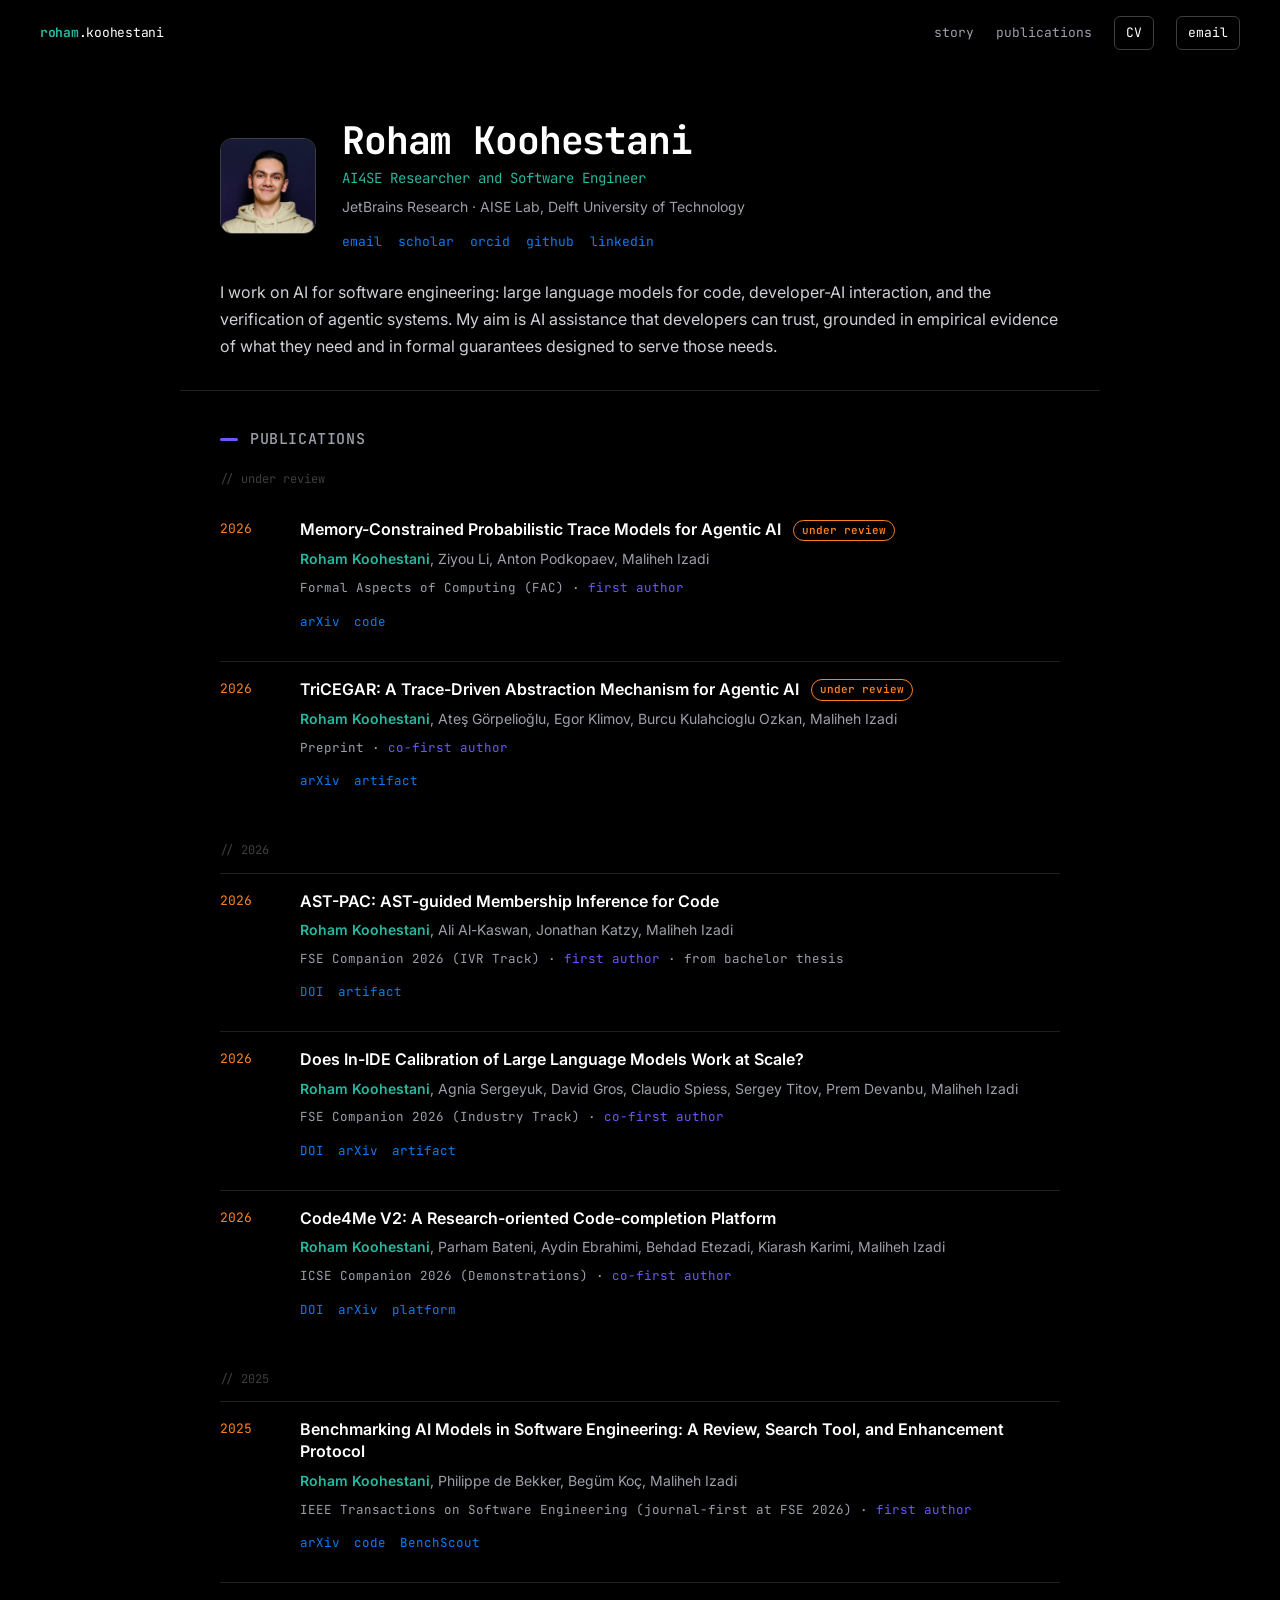
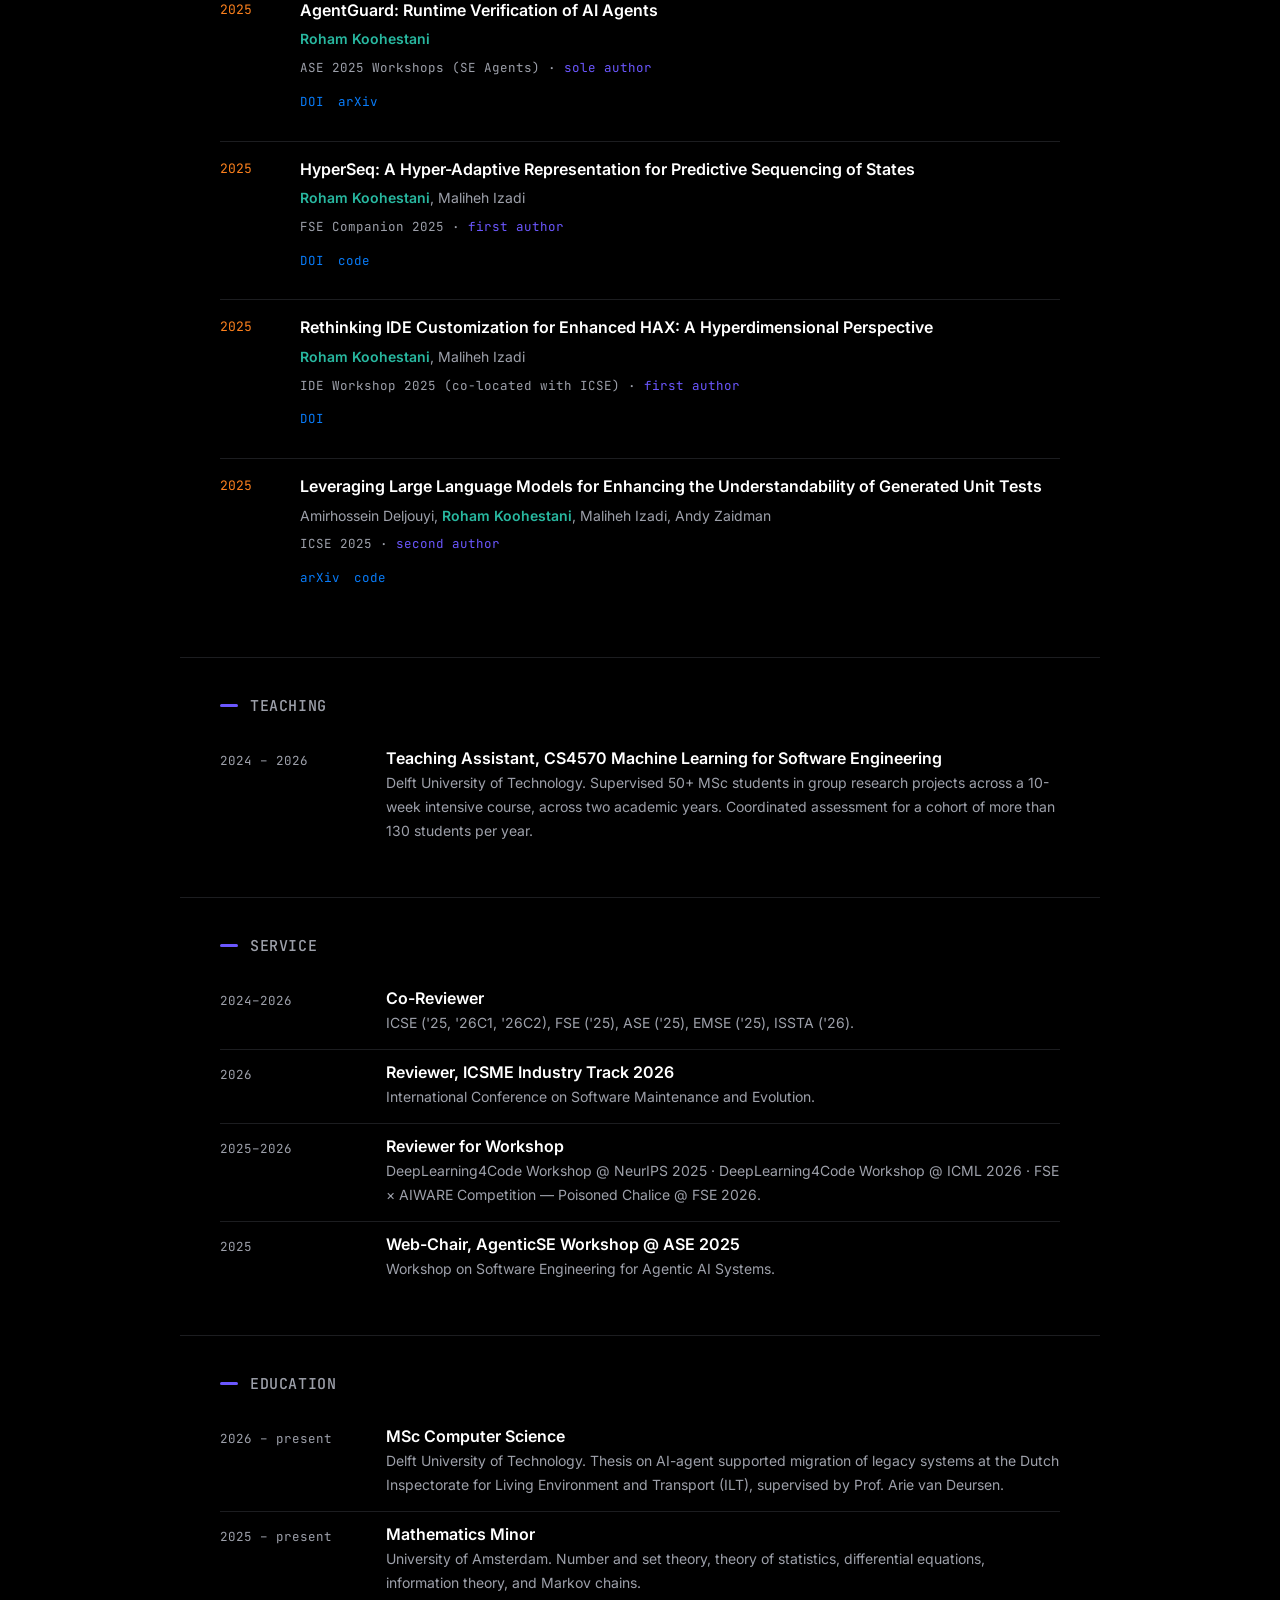
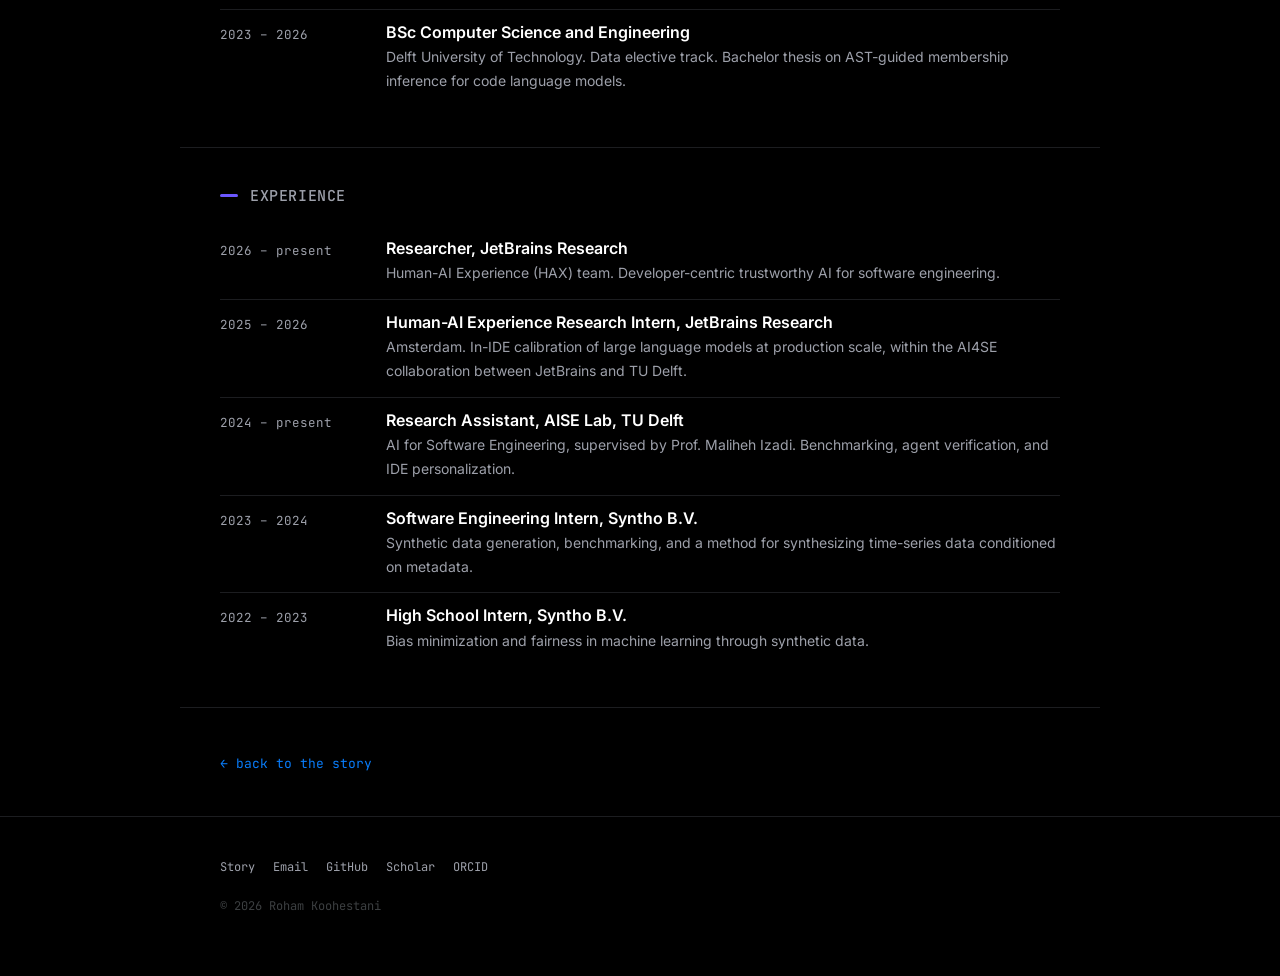
==== academic.html @ cbe49963 "Initial commit: portfolio site with GitHub Actions deploy pipeline - Static site (index.html, academ" ====
<!DOCTYPE html>
<html lang="en">
<head>
  <meta charset="UTF-8" />
  <meta name="viewport" content="width=device-width, initial-scale=1.0" />
  <title>Roham Koohestani &middot; Academic</title>
  <meta name="description" content="Publications, teaching, service, and academic record of Roham Koohestani, AI4SE researcher at JetBrains Research and TU Delft." />
  <link rel="icon" type="image/svg+xml" href="assets/favicon.svg" />
  <link rel="preconnect" href="https://fonts.googleapis.com" />
  <link rel="preconnect" href="https://fonts.gstatic.com" crossorigin />
  <link href="https://fonts.googleapis.com/css2?family=Inter:wght@400;500;600&family=JetBrains+Mono:wght@400;500;700;800&display=swap" rel="stylesheet" />
  <link rel="stylesheet" href="assets/styles.css" />
</head>
<body class="ac-body">

  <nav class="nav">
    <a class="nav__brand" href="index.html"><b>roham</b>.koohestani</a>
    <div class="nav__links">
      <a href="index.html">story</a>
      <a href="#publications">publications</a>
      <a class="is-cta" href="cv/cv.pdf">CV</a>
      <a class="is-cta" href="mailto:roham.koohestani@jetbrains.com">email</a>
    </div>
  </nav>

  <header class="ac-head">
    <div class="ac-avatar"><img src="assets/roham.jpeg" alt="Portrait of Roham Koohestani" /></div>
    <div>
      <h1>Roham Koohestani</h1>
      <p class="ac-role">AI4SE Researcher and Software Engineer</p>
      <p class="ac-aff">JetBrains Research &middot; AISE Lab, Delft University of Technology</p>
      <div class="ac-social">
        <a href="mailto:roham.koohestani@jetbrains.com">email</a>
        <a href="https://scholar.google.com/citations?user=xDkfR7UAAAAJ&hl=en">scholar</a>
        <a href="https://orcid.org/0009-0000-1649-9596">orcid</a>
        <a href="https://github.com/RebelOfDeath">github</a>
        <a href="https://www.linkedin.com/in/rohamkoohestani/">linkedin</a>
      </div>
    </div>
  </header>

  <p class="ac-statement">
    I work on AI for software engineering: large language models for code, developer-AI interaction, and the verification of agentic systems. My aim is AI assistance that developers can trust, grounded in empirical evidence of what they need and in formal guarantees designed to serve those needs.
  </p>

  <!-- ===================================================== PUBLICATIONS -->
  <section class="ac-section" id="publications">
    <h2>Publications</h2>

    <p class="ac-yeargroup">// under review</p>

    <article class="pub">
      <div class="pub__yr">2026</div>
      <div>
        <p class="pub__title">Memory-Constrained Probabilistic Trace Models for Agentic AI <span class="chip review">under review</span></p>
        <p class="pub__authors"><span class="me">Roham Koohestani</span>, Ziyou Li, Anton Podkopaev, Maliheh Izadi</p>
        <p class="pub__venue">Formal Aspects of Computing (FAC) &middot; <span class="role">first author</span></p>
        <p class="pub__links">
          <a href="https://arxiv.org/abs/2510.23487">arXiv</a>
          <a href="https://github.com/RebelOfDeath/koog-formal-contracts">code</a>
        </p>
      </div>
    </article>

    <article class="pub">
      <div class="pub__yr">2026</div>
      <div>
        <p class="pub__title">TriCEGAR: A Trace-Driven Abstraction Mechanism for Agentic AI <span class="chip review">under review</span></p>
        <p class="pub__authors"><span class="me">Roham Koohestani</span>, Ate&#351; G&ouml;rpelio&#287;lu, Egor Klimov, Burcu Kulahcioglu Ozkan, Maliheh Izadi</p>
        <p class="pub__venue">Preprint &middot; <span class="role">co-first author</span></p>
        <p class="pub__links">
          <a href="https://arxiv.org/abs/2601.22997">arXiv</a>
          <a href="https://zenodo.org/records/18338703">artifact</a>
        </p>
      </div>
    </article>

    <p class="ac-yeargroup">// 2026</p>

    <article class="pub">
      <div class="pub__yr">2026</div>
      <div>
        <p class="pub__title">AST-PAC: AST-guided Membership Inference for Code</p>
        <p class="pub__authors"><span class="me">Roham Koohestani</span>, Ali Al-Kaswan, Jonathan Katzy, Maliheh Izadi</p>
        <p class="pub__venue">FSE Companion 2026 (IVR Track) &middot; <span class="role">first author</span> &middot; from bachelor thesis</p>
        <p class="pub__links">
          <a href="https://doi.org/10.1145/3803437.3805588">DOI</a>
          <a href="https://doi.org/10.5281/zenodo.18348152">artifact</a>
        </p>
      </div>
    </article>

    <article class="pub">
      <div class="pub__yr">2026</div>
      <div>
        <p class="pub__title">Does In-IDE Calibration of Large Language Models Work at Scale?</p>
        <p class="pub__authors"><span class="me">Roham Koohestani</span>, Agnia Sergeyuk, David Gros, Claudio Spiess, Sergey Titov, Prem Devanbu, Maliheh Izadi</p>
        <p class="pub__venue">FSE Companion 2026 (Industry Track) &middot; <span class="role">co-first author</span></p>
        <p class="pub__links">
          <a href="https://doi.org/10.1145/3803437.3805234">DOI</a>
          <a href="https://arxiv.org/abs/2510.22614">arXiv</a>
          <a href="https://doi.org/10.5281/zenodo.18231197">artifact</a>
        </p>
      </div>
    </article>

    <article class="pub">
      <div class="pub__yr">2026</div>
      <div>
        <p class="pub__title">Code4Me V2: A Research-oriented Code-completion Platform</p>
        <p class="pub__authors"><span class="me">Roham Koohestani</span>, Parham Bateni, Aydin Ebrahimi, Behdad Etezadi, Kiarash Karimi, Maliheh Izadi</p>
        <p class="pub__venue">ICSE Companion 2026 (Demonstrations) &middot; <span class="role">co-first author</span></p>
        <p class="pub__links">
          <a href="https://doi.org/10.1145/3774748.3787616">DOI</a>
          <a href="https://arxiv.org/abs/2510.03755">arXiv</a>
          <a href="https://app.code4me.me">platform</a>
        </p>
      </div>
    </article>

    <p class="ac-yeargroup">// 2025</p>

    <article class="pub">
      <div class="pub__yr">2025</div>
      <div>
        <p class="pub__title">Benchmarking AI Models in Software Engineering: A Review, Search Tool, and Enhancement Protocol</p>
        <p class="pub__authors"><span class="me">Roham Koohestani</span>, Philippe de Bekker, Beg&uuml;m Ko&ccedil;, Maliheh Izadi</p>
        <p class="pub__venue">IEEE Transactions on Software Engineering (journal-first at FSE 2026) &middot; <span class="role">first author</span></p>
        <p class="pub__links">
          <a href="https://arxiv.org/abs/2503.05860">arXiv</a>
          <a href="https://github.com/AISE-TUDelft/AI4SE-benchmarks">code</a>
          <a href="https://evalpro.online/">BenchScout</a>
        </p>
      </div>
    </article>

    <article class="pub">
      <div class="pub__yr">2025</div>
      <div>
        <p class="pub__title">AgentGuard: Runtime Verification of AI Agents</p>
        <p class="pub__authors"><span class="me">Roham Koohestani</span></p>
        <p class="pub__venue">ASE 2025 Workshops (SE Agents) &middot; <span class="role">sole author</span></p>
        <p class="pub__links">
          <a href="https://doi.org/10.1109/ASEW67777.2025.00023">DOI</a>
          <a href="https://arxiv.org/abs/2509.23864">arXiv</a>
        </p>
      </div>
    </article>

    <article class="pub">
      <div class="pub__yr">2025</div>
      <div>
        <p class="pub__title">HyperSeq: A Hyper-Adaptive Representation for Predictive Sequencing of States</p>
        <p class="pub__authors"><span class="me">Roham Koohestani</span>, Maliheh Izadi</p>
        <p class="pub__venue">FSE Companion 2025 &middot; <span class="role">first author</span></p>
        <p class="pub__links">
          <a href="https://doi.org/10.1145/3696630.3728526">DOI</a>
          <a href="https://github.com/hyperseq-replication/package">code</a>
        </p>
      </div>
    </article>

    <article class="pub">
      <div class="pub__yr">2025</div>
      <div>
        <p class="pub__title">Rethinking IDE Customization for Enhanced HAX: A Hyperdimensional Perspective</p>
        <p class="pub__authors"><span class="me">Roham Koohestani</span>, Maliheh Izadi</p>
        <p class="pub__venue">IDE Workshop 2025 (co-located with ICSE) &middot; <span class="role">first author</span></p>
        <p class="pub__links">
          <a href="https://doi.org/10.1109/IDE66625.2025.00007">DOI</a>
        </p>
      </div>
    </article>

    <article class="pub">
      <div class="pub__yr">2025</div>
      <div>
        <p class="pub__title">Leveraging Large Language Models for Enhancing the Understandability of Generated Unit Tests</p>
        <p class="pub__authors">Amirhossein Deljouyi, <span class="me">Roham Koohestani</span>, Maliheh Izadi, Andy Zaidman</p>
        <p class="pub__venue">ICSE 2025 &middot; <span class="role">second author</span></p>
        <p class="pub__links">
          <a href="https://arxiv.org/abs/2408.11710">arXiv</a>
          <a href="https://github.com/amirdeljouyi/UTGen">code</a>
        </p>
      </div>
    </article>
  </section>

  <!-- ===================================================== TEACHING -->
  <section class="ac-section">
    <h2>Teaching</h2>
    <div class="ac-row">
      <div class="when">2024 &ndash; 2026</div>
      <div>
        <h3>Teaching Assistant, CS4570 Machine Learning for Software Engineering</h3>
        <p>Delft University of Technology. Supervised 50+ MSc students in group research projects across a 10-week intensive course, across two academic years. Coordinated assessment for a cohort of more than 130 students per year.</p>
      </div>
    </div>
  </section>

  <!-- ===================================================== SERVICE -->
  <section class="ac-section">
    <h2>Service</h2>
    <div class="ac-row">
      <div class="when">2024&ndash;2026</div>
      <div>
        <h3>Co-Reviewer</h3>
        <p>ICSE ('25, '26C1, '26C2), FSE ('25), ASE ('25), EMSE ('25), ISSTA ('26).</p>
      </div>
    </div>
    <div class="ac-row">
      <div class="when">2026</div>
      <div>
        <h3>Reviewer, ICSME Industry Track 2026</h3>
        <p>International Conference on Software Maintenance and Evolution.</p>
      </div>
    </div>
    <div class="ac-row">
      <div class="when">2025&ndash;2026</div>
      <div>
        <h3>Reviewer for Workshop</h3>
        <p>DeepLearning4Code Workshop @ NeurIPS 2025 &middot; DeepLearning4Code Workshop @ ICML 2026 &middot; FSE &times; AIWARE Competition &mdash; Poisoned Chalice @ FSE 2026.</p>
      </div>
    </div>
    <div class="ac-row">
      <div class="when">2025</div>
      <div>
        <h3>Web-Chair, AgenticSE Workshop @ ASE 2025</h3>
        <p>Workshop on Software Engineering for Agentic AI Systems.</p>
      </div>
    </div>
  </section>

  <!-- ===================================================== EDUCATION -->
  <section class="ac-section">
    <h2>Education</h2>
    <div class="ac-row">
      <div class="when">2026 &ndash; present</div>
      <div>
        <h3>MSc Computer Science</h3>
        <p>Delft University of Technology. Thesis on AI-agent supported migration of legacy systems at the Dutch Inspectorate for Living Environment and Transport (ILT), supervised by Prof. Arie van Deursen.</p>
      </div>
    </div>
    <div class="ac-row">
      <div class="when">2025 &ndash; present</div>
      <div>
        <h3>Mathematics Minor</h3>
        <p>University of Amsterdam. Number and set theory, theory of statistics, differential equations, information theory, and Markov chains.</p>
      </div>
    </div>
    <div class="ac-row">
      <div class="when">2023 &ndash; 2026</div>
      <div>
        <h3>BSc Computer Science and Engineering</h3>
        <p>Delft University of Technology. Data elective track. Bachelor thesis on AST-guided membership inference for code language models.</p>
      </div>
    </div>
  </section>

  <!-- ===================================================== EXPERIENCE -->
  <section class="ac-section">
    <h2>Experience</h2>
    <div class="ac-row">
      <div class="when">2026 &ndash; present</div>
      <div>
        <h3>Researcher, JetBrains Research</h3>
        <p>Human-AI Experience (HAX) team. Developer-centric trustworthy AI for software engineering.</p>
      </div>
    </div>
    <div class="ac-row">
      <div class="when">2025 &ndash; 2026</div>
      <div>
        <h3>Human-AI Experience Research Intern, JetBrains Research</h3>
        <p>Amsterdam. In-IDE calibration of large language models at production scale, within the AI4SE collaboration between JetBrains and TU Delft.</p>
      </div>
    </div>
    <div class="ac-row">
      <div class="when">2024 &ndash; present</div>
      <div>
        <h3>Research Assistant, AISE Lab, TU Delft</h3>
        <p>AI for Software Engineering, supervised by Prof. Maliheh Izadi. Benchmarking, agent verification, and IDE personalization.</p>
      </div>
    </div>
    <div class="ac-row">
      <div class="when">2023 &ndash; 2024</div>
      <div>
        <h3>Software Engineering Intern, Syntho B.V.</h3>
        <p>Synthetic data generation, benchmarking, and a method for synthesizing time-series data conditioned on metadata.</p>
      </div>
    </div>
    <div class="ac-row">
      <div class="when">2022 &ndash; 2023</div>
      <div>
        <h3>High School Intern, Syntho B.V.</h3>
        <p>Bias minimization and fairness in machine learning through synthetic data.</p>
      </div>
    </div>
  </section>


  <section class="ac-section" style="border-bottom:none;">
    <a class="backlink" href="index.html">&#8592; back to the story</a>
  </section>

  <footer class="foot">
    <div style="max-width:920px;margin:0 auto;padding:0 clamp(20px,5vw,40px);">
      <div class="foot__links">
        <a href="index.html">Story</a>
        <a href="mailto:roham.koohestani@jetbrains.com">Email</a>
        <a href="https://github.com/RebelOfDeath">GitHub</a>
        <a href="https://scholar.google.com/citations?user=xDkfR7UAAAAJ&hl=en">Scholar</a>
        <a href="https://orcid.org/0009-0000-1649-9596">ORCID</a>
      </div>
      <div>&copy; <span id="yr">2026</span> Roham Koohestani</div>
    </div>
  </footer>

  <script src="assets/main.js"></script>
</body>
</html>
---- assets/styles.css ----
/* =========================================================================
   Roham Koohestani - portfolio26
   Concept: the page as a source file. JetBrains Mono carries the structure,
   Inter carries the prose, and the five palette accents behave like a syntax
   theme (teal = links/keywords, orange = numbers, pink = strings/highlights,
   purple = types/section bars, blue = urls).
   ========================================================================= */

:root {
  /* JetBrains palette */
  --bg: #000000;
  --text: #FFFFFF;
  --teal: #28B8A0;
  --orange: #FC801D;
  --pink: #FF318C;
  --purple: #6B57FF;
  --blue: #087CFA;
  --gray: #9DA0AA;
  --darkgray: #3C3F41;
  --codebg: #1E1F22;

  --panel: #0b0b0d;
  --hairline: #1c1d20;

  /* type */
  --mono: "JetBrains Mono", ui-monospace, SFMono-Regular, Menlo, monospace;
  --sans: "Inter", system-ui, -apple-system, "Segoe UI", Roboto, sans-serif;

  --rail-w: 132px;
  --content-max: 760px;
  --ease: cubic-bezier(0.22, 1, 0.36, 1);
}

* { box-sizing: border-box; }

html { scroll-behavior: smooth; }
@media (prefers-reduced-motion: reduce) { html { scroll-behavior: auto; } }

body {
  margin: 0;
  background: var(--bg);
  color: var(--text);
  font-family: var(--sans);
  font-size: 17px;
  line-height: 1.7;
  -webkit-font-smoothing: antialiased;
  text-rendering: optimizeLegibility;
  overflow-x: hidden;
}

a { color: var(--blue); text-decoration: none; }
a:hover { text-decoration: underline; text-underline-offset: 3px; }

::selection { background: var(--pink); color: #000; }

:focus-visible {
  outline: 2px solid var(--teal);
  outline-offset: 3px;
  border-radius: 2px;
}

/* ---------------------------------------------------------------- nav */
.nav {
  position: fixed;
  inset: 0 0 auto 0;
  z-index: 50;
  display: flex;
  align-items: center;
  justify-content: space-between;
  padding: 16px clamp(18px, 4vw, 40px);
  font-family: var(--mono);
  font-size: 13px;
  background: linear-gradient(to bottom, rgba(0,0,0,0.92), rgba(0,0,0,0.55) 70%, transparent);
  backdrop-filter: blur(6px);
}
.nav__brand { color: var(--text); letter-spacing: -0.02em; }
.nav__brand b { color: var(--teal); font-weight: 700; }
.nav__links { display: flex; gap: clamp(10px, 2vw, 22px); align-items: center; }
.nav__links a { color: var(--gray); }
.nav__links a:hover { color: var(--text); text-decoration: none; }
.nav__links a.is-cta {
  color: var(--text);
  border: 1px solid var(--darkgray);
  padding: 5px 11px;
  border-radius: 6px;
}
.nav__links a.is-cta:hover { border-color: var(--teal); color: var(--teal); }
@media (max-width: 640px) {
  .nav__links a.hide-sm { display: none; }
}

/* ---------------------------------------------------------------- year rail */
.rail {
  position: fixed;
  top: 0; left: 0; bottom: 0;
  width: var(--rail-w);
  z-index: 20;
  display: flex;
  flex-direction: column;
  justify-content: center;
  gap: 2px;
  padding-left: clamp(18px, 4vw, 40px);
  pointer-events: none;
  border-right: 1px solid var(--hairline);
}
.rail__item {
  font-family: var(--mono);
  font-size: 12px;
  color: var(--darkgray);
  display: flex;
  align-items: center;
  gap: 10px;
  transition: color 0.35s var(--ease);
}
.rail__item::before {
  content: "";
  width: 8px; height: 1px;
  background: var(--darkgray);
  transition: all 0.35s var(--ease);
}
.rail__item.is-active { color: var(--teal); }
.rail__item.is-active::before { width: 22px; height: 2px; background: var(--teal); }
@media (max-width: 1080px) { .rail { display: none; } }

/* ---------------------------------------------------------------- layout */
.wrap {
  max-width: var(--content-max);
  margin-left: max(var(--rail-w), calc(50vw - var(--content-max) / 2));
  margin-right: auto;
  padding: 0 clamp(18px, 5vw, 32px);
}
@media (max-width: 1080px) {
  .wrap { margin-left: auto; margin-right: auto; }
}

.station {
  padding: clamp(64px, 12vh, 130px) 0;
  border-top: 1px solid var(--hairline);
}
.station:first-of-type { border-top: none; }

.eyebrow {
  font-family: var(--mono);
  font-size: 13px;
  color: var(--gray);
  margin: 0 0 20px;
  letter-spacing: 0.01em;
}
.eyebrow .cmt { color: var(--darkgray); }
.eyebrow .k { color: var(--purple); }
.eyebrow .n { color: var(--orange); }

h1, h2, h3 { font-family: var(--mono); font-weight: 700; letter-spacing: -0.03em; line-height: 1.08; }
.station h2 {
  font-size: clamp(28px, 4.6vw, 46px);
  margin: 0 0 22px;
}
.lead { font-size: clamp(18px, 2.2vw, 21px); color: #e9e9ee; margin: 0 0 18px; }
.prose { color: #cfd0d6; margin: 0 0 16px; max-width: 62ch; }
.prose strong { color: var(--text); font-weight: 600; }
.tk-teal { color: var(--teal); }
.tk-orange { color: var(--orange); }
.tk-pink { color: var(--pink); }
.tk-purple { color: var(--purple); }

/* ---------------------------------------------------------------- reveal */
.reveal { opacity: 0; transform: translateY(22px); transition: opacity 0.7s var(--ease), transform 0.7s var(--ease); }
.reveal.is-in { opacity: 1; transform: none; }
.reveal.d1 { transition-delay: 0.08s; }
.reveal.d2 { transition-delay: 0.16s; }
.reveal.d3 { transition-delay: 0.24s; }
@media (prefers-reduced-motion: reduce) {
  .reveal { opacity: 1; transform: none; transition: none; }
}

/* ---------------------------------------------------------------- hero */
.hero {
  position: relative;
  min-height: 100svh;
  display: flex;
  align-items: center;
  border-top: none;
  overflow: hidden;
}
#hero-canvas {
  position: absolute; inset: 0;
  width: 100%; height: 100%;
  z-index: 0;
}
.hero__grid {
  position: relative;
  z-index: 1;
  display: grid;
  grid-template-columns: 1.35fr 0.9fr;
  gap: clamp(24px, 5vw, 56px);
  align-items: center;
  width: 100%;
}
@media (max-width: 820px) { .hero__grid { grid-template-columns: 1fr; } }

.hero__eyebrow {
  font-family: var(--mono);
  font-size: 13px;
  color: var(--gray);
  margin-bottom: 22px;
}
.hero__eyebrow .dot { color: var(--teal); }
.hero h1 {
  font-size: clamp(34px, 6.6vw, 74px);
  margin: 0 0 26px;
  letter-spacing: -0.04em;
}
.hero h1 .hl { color: var(--teal); }
.hero__sub { font-size: clamp(16px, 2vw, 19px); color: var(--gray); max-width: 46ch; margin: 0 0 34px; }
.hero__sub b { color: var(--text); font-weight: 600; }

.hero__cta { display: flex; flex-wrap: wrap; gap: 12px; font-family: var(--mono); font-size: 14px; }
.btn {
  display: inline-flex; align-items: center; gap: 8px;
  padding: 11px 18px; border-radius: 8px;
  border: 1px solid var(--darkgray);
  color: var(--text);
  transition: all 0.25s var(--ease);
}
.btn:hover { text-decoration: none; transform: translateY(-2px); }
.btn--primary { background: var(--teal); color: #001a15; border-color: var(--teal); font-weight: 700; }
.btn--primary:hover { background: #33d6bb; }
.btn:not(.btn--primary):hover { border-color: var(--teal); color: var(--teal); }

.portrait {
  position: relative;
  justify-self: center;
  width: min(320px, 78vw);
  aspect-ratio: 846 / 910;
  border-radius: 12px;
  overflow: hidden;
  border: 1px solid var(--darkgray);
}
.portrait img { width: 100%; height: 100%; object-fit: cover; display: block; filter: saturate(1.02) contrast(1.02); }
.portrait::after {
  content: "";
  position: absolute; inset: 0;
  box-shadow: inset 0 -70px 90px -40px rgba(0,0,0,0.7);
  pointer-events: none;
}
.portrait__tag {
  position: absolute; left: 12px; bottom: 12px;
  font-family: var(--mono); font-size: 11px; color: var(--gray);
  background: rgba(0,0,0,0.55); padding: 4px 8px; border-radius: 5px;
  backdrop-filter: blur(3px);
}
.portrait__tag b { color: var(--teal); font-weight: 700; }

.scroll-cue {
  position: absolute;
  left: 50%; bottom: 26px; transform: translateX(-50%);
  z-index: 1;
  font-family: var(--mono); font-size: 12px; color: var(--darkgray);
}
.scroll-cue span { color: var(--gray); }

/* ---------------------------------------------------------------- pillars */
.pillars { display: grid; grid-template-columns: repeat(3, 1fr); gap: 14px; margin-top: 30px; }
@media (max-width: 720px) { .pillars { grid-template-columns: 1fr; } }
.pillar {
  background: var(--panel);
  border: 1px solid var(--hairline);
  border-radius: 10px;
  padding: 22px 20px;
  position: relative;
  overflow: hidden;
}
.pillar::before { content: ""; position: absolute; top: 0; left: 0; right: 0; height: 3px; }
.pillar:nth-child(1)::before { background: var(--teal); }
.pillar:nth-child(2)::before { background: var(--orange); }
.pillar:nth-child(3)::before { background: var(--pink); }
.pillar .q { font-family: var(--mono); font-size: 12px; color: var(--darkgray); margin-bottom: 10px; }
.pillar h3 { font-size: 17px; margin: 0 0 8px; letter-spacing: -0.02em; }
.pillar p { margin: 0; font-size: 14.5px; color: var(--gray); line-height: 1.6; }

/* ---------------------------------------------------------------- stat / calibration */
.statline { display: flex; flex-wrap: wrap; align-items: baseline; gap: 14px; margin: 30px 0 8px; }
.bignum {
  font-family: var(--mono); font-weight: 800;
  font-size: clamp(44px, 9vw, 96px);
  color: var(--orange);
  letter-spacing: -0.04em; line-height: 1;
}
.bignum-label { font-family: var(--mono); font-size: 13px; color: var(--gray); max-width: 22ch; }

.viz { margin-top: 26px; background: var(--panel); border: 1px solid var(--hairline); border-radius: 12px; padding: 22px; }
.viz__cap { font-family: var(--mono); font-size: 12px; color: var(--gray); margin-top: 14px; }
.viz svg { display: block; width: 100%; height: auto; }

.calib-curve { stroke-dasharray: 1; stroke-dashoffset: 1; transition: stroke-dashoffset 1.4s var(--ease) 0.2s; }
.is-in .calib-curve { stroke-dashoffset: 0; }

/* agent graph */
.edge { stroke-dasharray: 200; stroke-dashoffset: 200; transition: stroke-dashoffset 0.9s var(--ease); }
.is-in .edge.e1 { stroke-dashoffset: 0; transition-delay: 0.15s; }
.is-in .edge.e2 { stroke-dashoffset: 0; transition-delay: 0.5s; }
.is-in .edge.e3 { stroke-dashoffset: 0; transition-delay: 0.85s; }
.is-in .edge.e4 { stroke-dashoffset: 0; transition-delay: 1.2s; }
.gnode { opacity: 0; transition: opacity 0.4s var(--ease); }
.is-in .gnode { opacity: 1; }
.gnode text { font-family: var(--mono); font-size: 12px; fill: var(--text); }

/* bars */
.bars { margin-top: 8px; }
.bar-row { display: grid; grid-template-columns: 120px 1fr 54px; align-items: center; gap: 12px; margin: 12px 0; font-family: var(--mono); font-size: 12px; }
.bar-row .lab { color: var(--gray); }
.bar-track { height: 12px; background: var(--codebg); border-radius: 6px; overflow: hidden; }
.bar-fill { height: 100%; width: 0; border-radius: 6px; transition: width 1.1s var(--ease) 0.2s; }
.bar-fill.f-before { background: var(--teal); }
.bar-fill.f-after { background: var(--pink); }
.bar-row .val { color: var(--text); text-align: right; }

/* code sample */
.code {
  margin-top: 24px;
  background: var(--codebg);
  border: 1px solid var(--hairline);
  border-radius: 10px;
  font-family: var(--mono);
  font-size: 13px;
  line-height: 1.7;
  overflow: hidden;
}
.code__bar { display: flex; gap: 6px; padding: 10px 14px; border-bottom: 1px solid var(--hairline); }
.code__bar i { width: 10px; height: 10px; border-radius: 50%; display: inline-block; }
.code__bar i:nth-child(1) { background: var(--pink); }
.code__bar i:nth-child(2) { background: var(--orange); }
.code__bar i:nth-child(3) { background: var(--teal); }
.code pre { margin: 0; padding: 16px 18px; overflow-x: auto; color: #d7d8de; }
.code .cmt { color: var(--darkgray); }
.code .kw { color: var(--purple); }
.code .fn { color: var(--blue); }
.code .str { color: var(--pink); }
.code .old { color: var(--gray); text-decoration: line-through; text-decoration-color: var(--darkgray); }
.code .new { color: var(--teal); }

/* tags */
.tags { display: flex; flex-wrap: wrap; gap: 8px; margin-top: 24px; font-family: var(--mono); font-size: 12px; }
.tags span { border: 1px solid var(--darkgray); color: var(--gray); padding: 5px 10px; border-radius: 20px; }

/* ---------------------------------------------------------------- close */
.close { text-align: left; }
.close h2 { font-size: clamp(30px, 5.2vw, 56px); }
.close .prose { font-size: 18px; }

/* footer */
.foot {
  border-top: 1px solid var(--hairline);
  padding: 40px 0 60px;
  font-family: var(--mono);
  font-size: 12px;
  color: var(--darkgray);
}
.foot a { color: var(--gray); }
.foot a:hover { color: var(--teal); text-decoration: none; }
.foot__links { display: flex; flex-wrap: wrap; gap: 18px; margin-bottom: 18px; }

/* =========================================================================
   Academic page
   ========================================================================= */
.ac-body { }
.ac-head {
  max-width: 920px; margin: 0 auto; padding: 120px clamp(20px, 5vw, 40px) 20px;
  display: grid; grid-template-columns: 96px 1fr; gap: 26px; align-items: center;
}
@media (max-width: 560px) { .ac-head { grid-template-columns: 1fr; gap: 16px; } }
.ac-avatar { width: 96px; height: 96px; border-radius: 12px; overflow: hidden; border: 1px solid var(--darkgray); }
.ac-avatar img { width: 100%; height: 100%; object-fit: cover; }
.ac-head h1 { font-size: clamp(26px, 4vw, 38px); margin: 0 0 6px; }
.ac-role { font-family: var(--mono); font-size: 14px; color: var(--teal); margin: 0 0 4px; }
.ac-aff { font-size: 14px; color: var(--gray); margin: 0 0 12px; }
.ac-social { display: flex; flex-wrap: wrap; gap: 16px; font-family: var(--mono); font-size: 13px; }

.ac-statement {
  max-width: 920px; margin: 0 auto; padding: 6px clamp(20px, 5vw, 40px) 30px;
  color: #cfd0d6; font-size: 16px; border-bottom: 1px solid var(--hairline);
}

.ac-section { max-width: 920px; margin: 0 auto; padding: 40px clamp(20px, 5vw, 40px); border-bottom: 1px solid var(--hairline); }
.ac-section > h2 {
  font-size: 15px; color: var(--gray); font-weight: 500; letter-spacing: 0.04em;
  text-transform: uppercase; margin: 0 0 22px; display: flex; align-items: center; gap: 12px;
}
.ac-section > h2::before { content: ""; width: 18px; height: 3px; background: var(--purple); border-radius: 2px; }

.ac-yeargroup { font-family: var(--mono); font-size: 12px; color: var(--darkgray); margin: 20px 0 12px; }
.pub { display: grid; grid-template-columns: 64px 1fr; gap: 16px; padding: 16px 0; border-top: 1px solid var(--hairline); }
.pub:first-of-type { border-top: none; }
.pub__yr { font-family: var(--mono); font-size: 13px; color: var(--orange); }
.pub__title { font-size: 16px; font-weight: 600; margin: 0 0 6px; color: var(--text); line-height: 1.4; }
.pub__authors { font-size: 14px; color: var(--gray); margin: 0 0 6px; }
.pub__authors .me { color: var(--teal); font-weight: 600; }
.pub__venue { font-family: var(--mono); font-size: 12.5px; color: var(--gray); margin: 0 0 10px; }
.pub__venue .role { color: var(--purple); }
.pub__links { display: flex; flex-wrap: wrap; gap: 14px; font-family: var(--mono); font-size: 12.5px; }
.chip {
  display: inline-block; font-family: var(--mono); font-size: 11px;
  padding: 2px 8px; border-radius: 12px; border: 1px solid var(--darkgray); color: var(--gray);
  margin-left: 8px; vertical-align: middle;
}
.chip.review { color: var(--orange); border-color: var(--orange); }

.ac-row { display: grid; grid-template-columns: 150px 1fr; gap: 16px; padding: 14px 0; border-top: 1px solid var(--hairline); }
.ac-row:first-of-type { border-top: none; }
.ac-row .when { font-family: var(--mono); font-size: 12.5px; color: var(--gray); }
.ac-row h3 { font-family: var(--sans); font-size: 16px; font-weight: 600; margin: 0 0 4px; letter-spacing: 0; }
.ac-row p { margin: 0; font-size: 14px; color: var(--gray); }
@media (max-width: 560px) {
  .pub { grid-template-columns: 1fr; gap: 6px; }
  .ac-row { grid-template-columns: 1fr; gap: 4px; }
}

.backlink { font-family: var(--mono); font-size: 13px; }
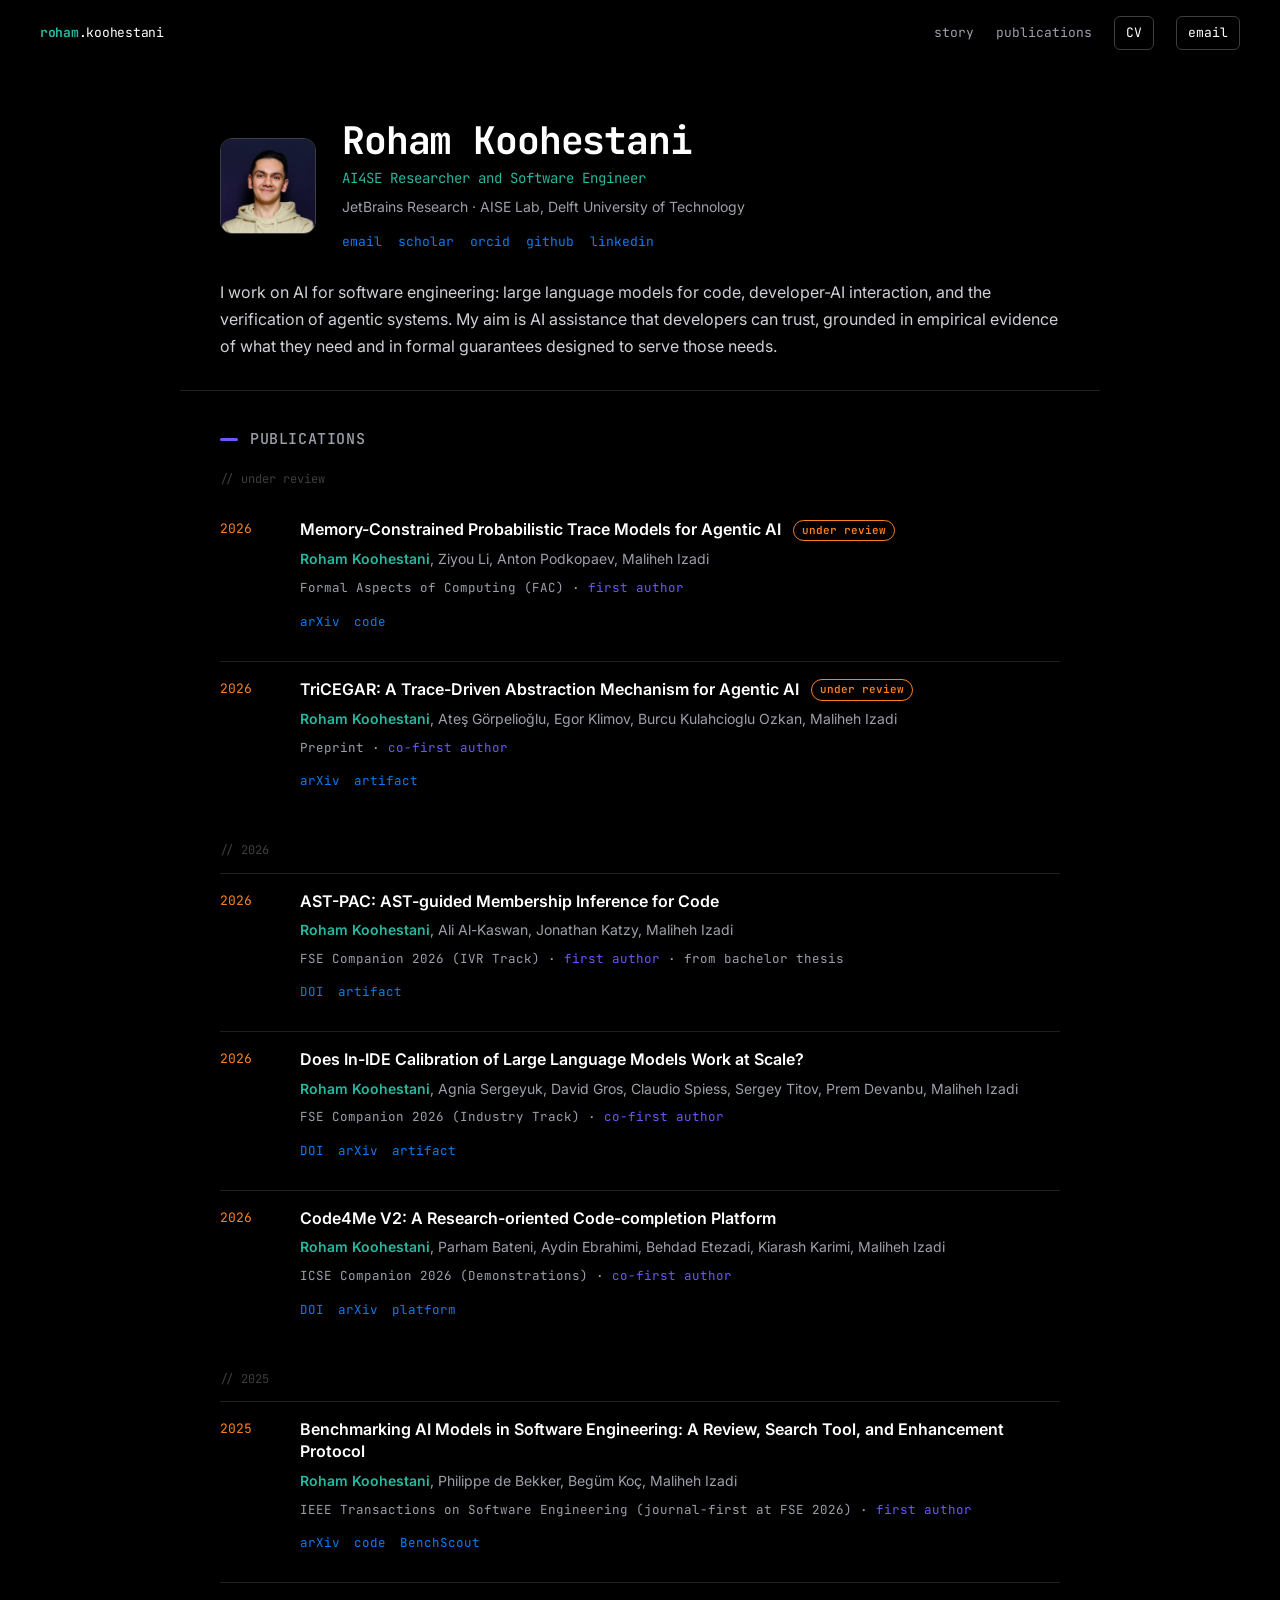
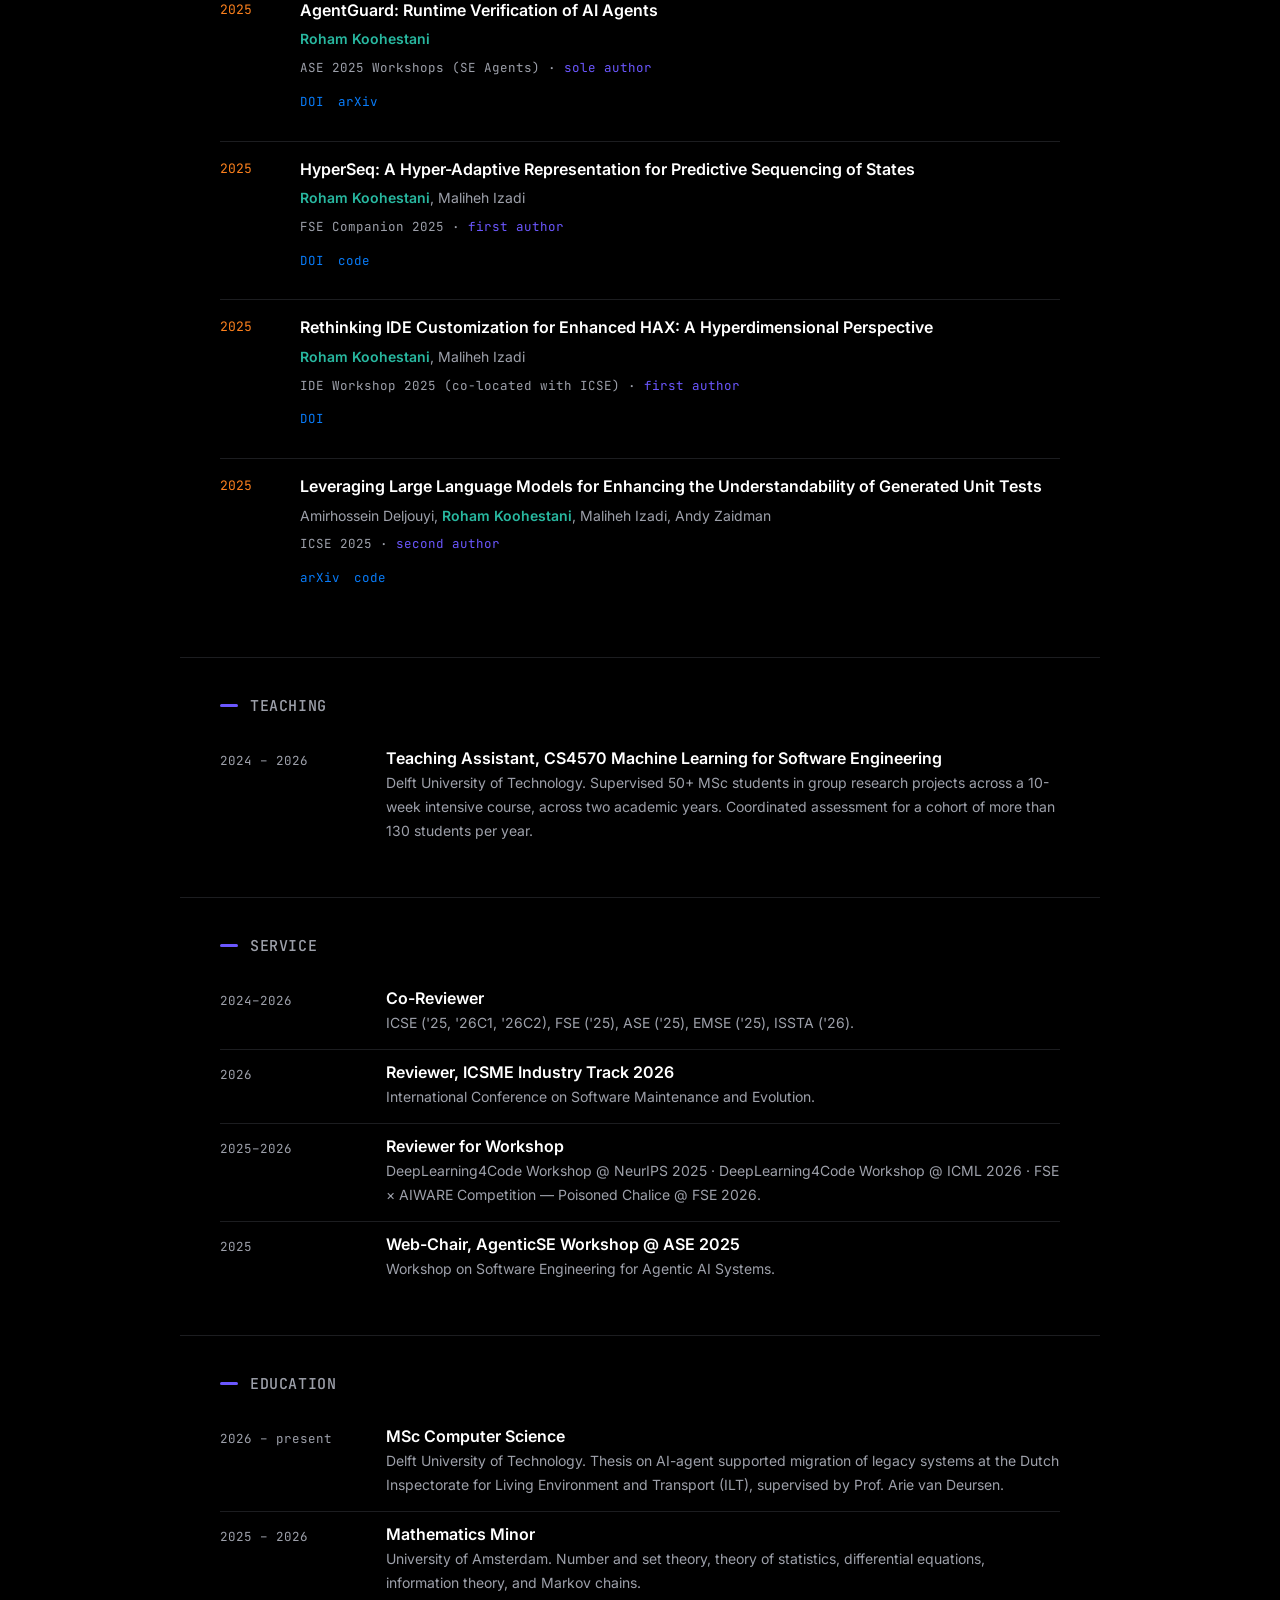
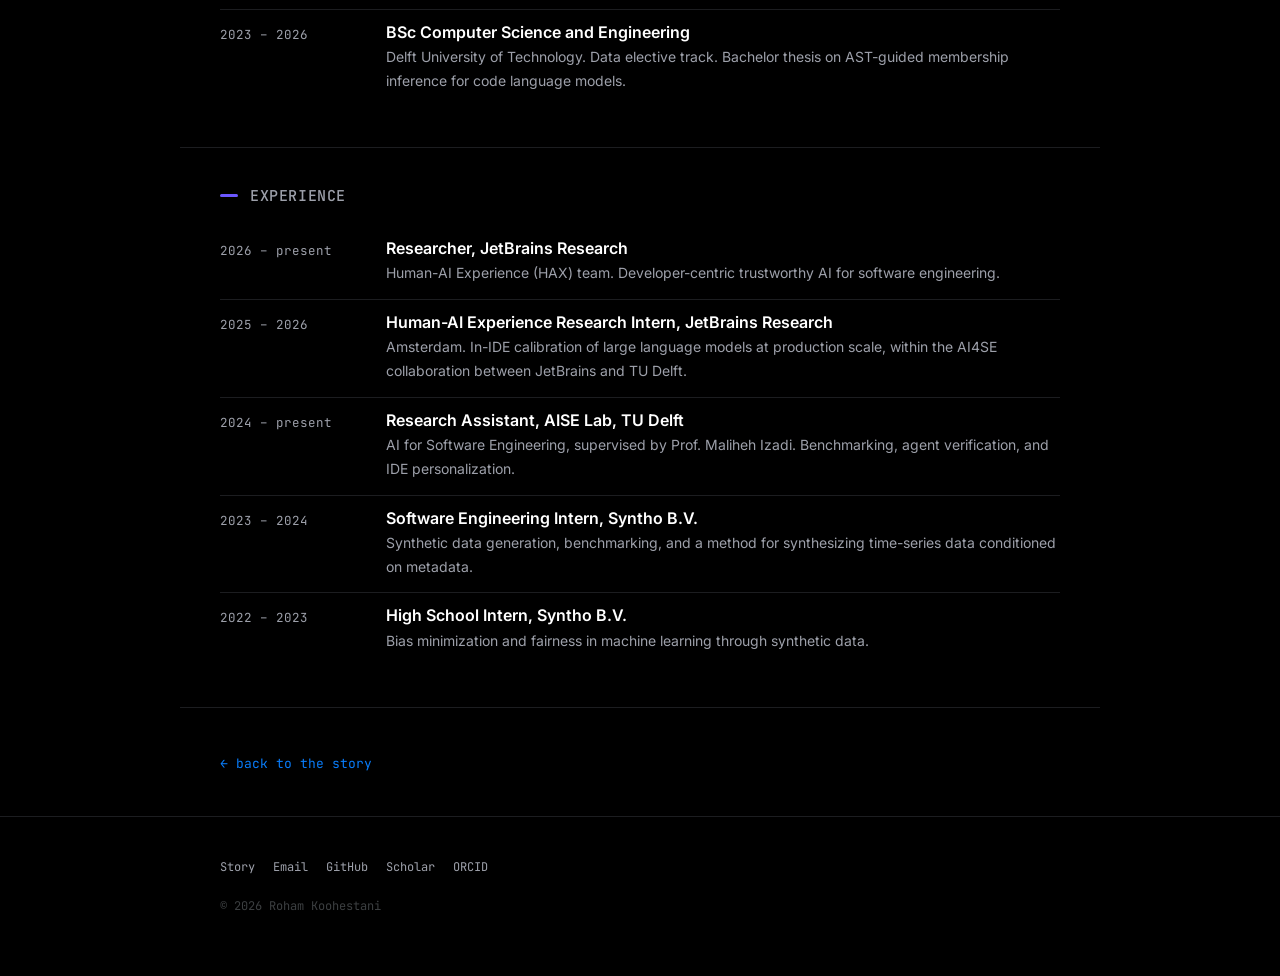
==== commit 832fc471: "fix: mathematics minor completed in 2026, not ongoing" ====
--- a/academic.html
+++ b/academic.html
@@ -242,7 +242,7 @@
       </div>
     </div>
     <div class="ac-row">
-      <div class="when">2025 &ndash; present</div>
+      <div class="when">2025 &ndash; 2026</div>
       <div>
         <h3>Mathematics Minor</h3>
         <p>University of Amsterdam. Number and set theory, theory of statistics, differential equations, information theory, and Markov chains.</p>
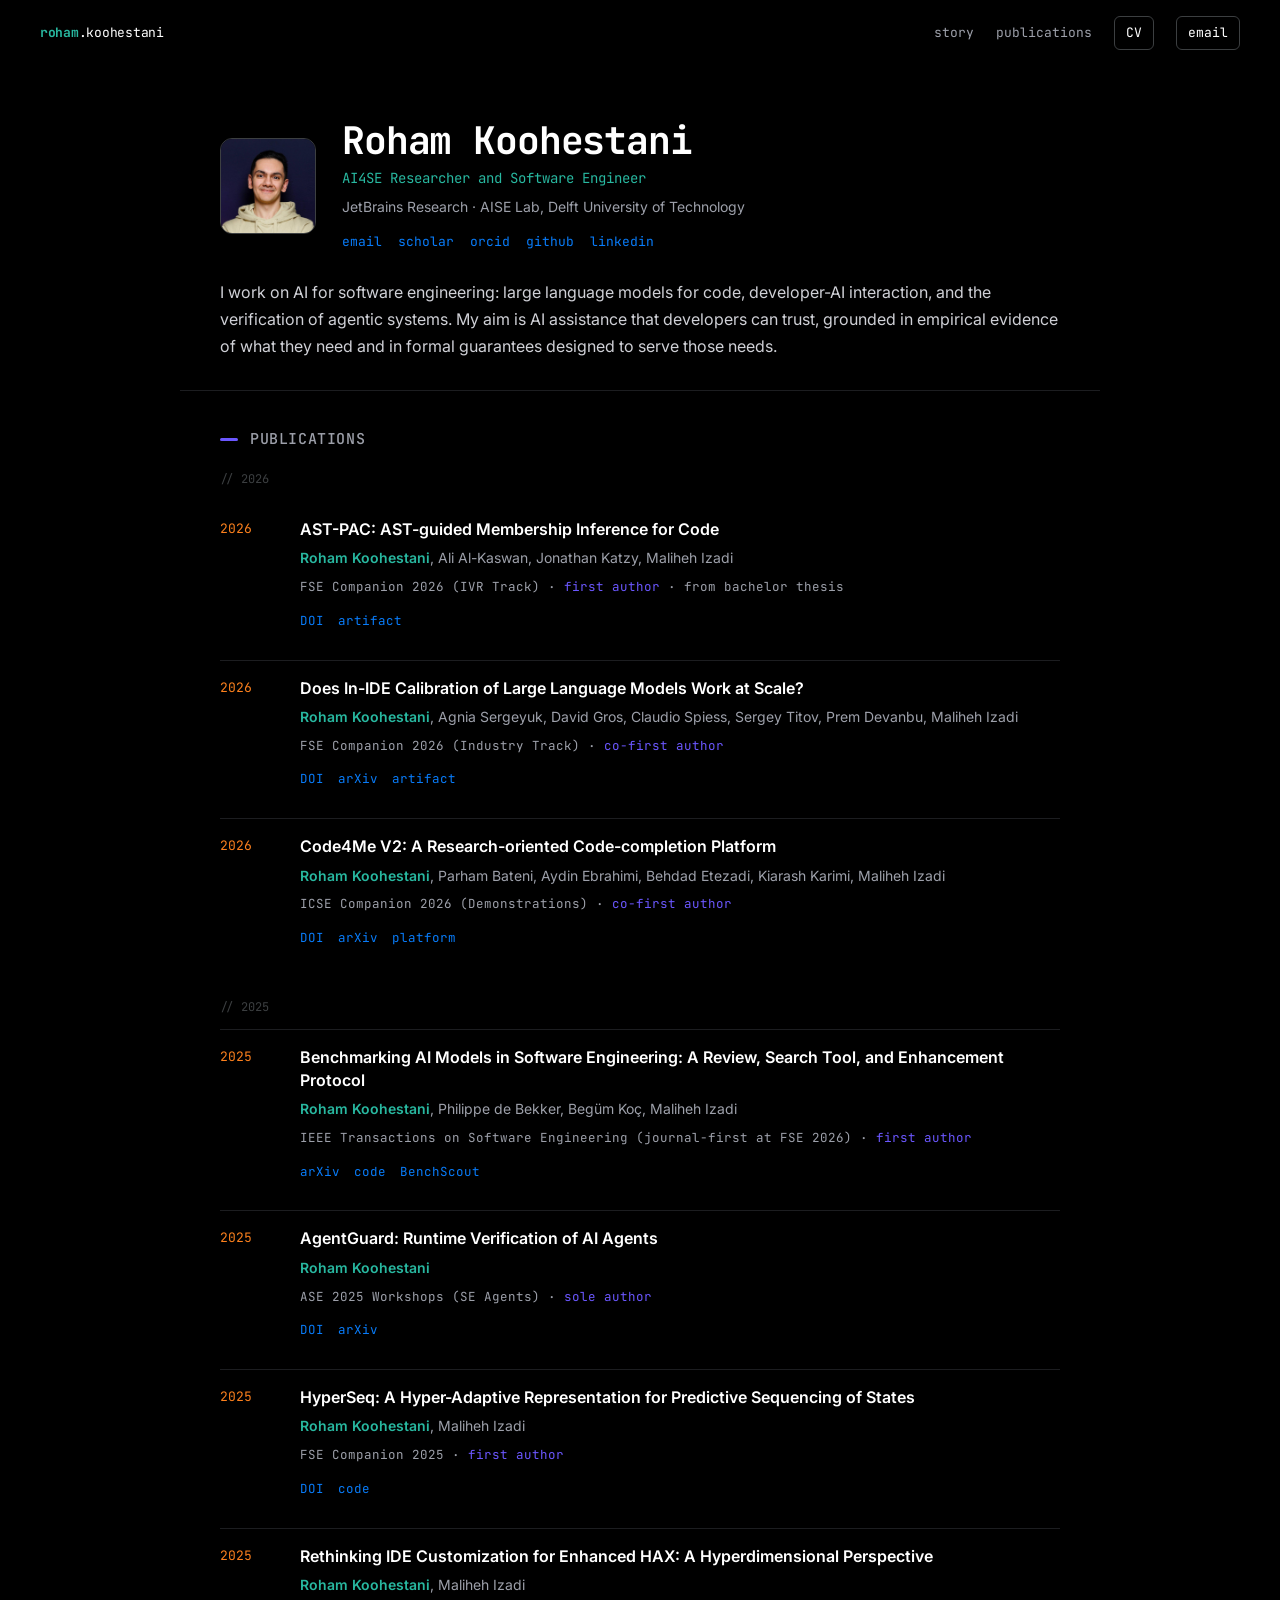
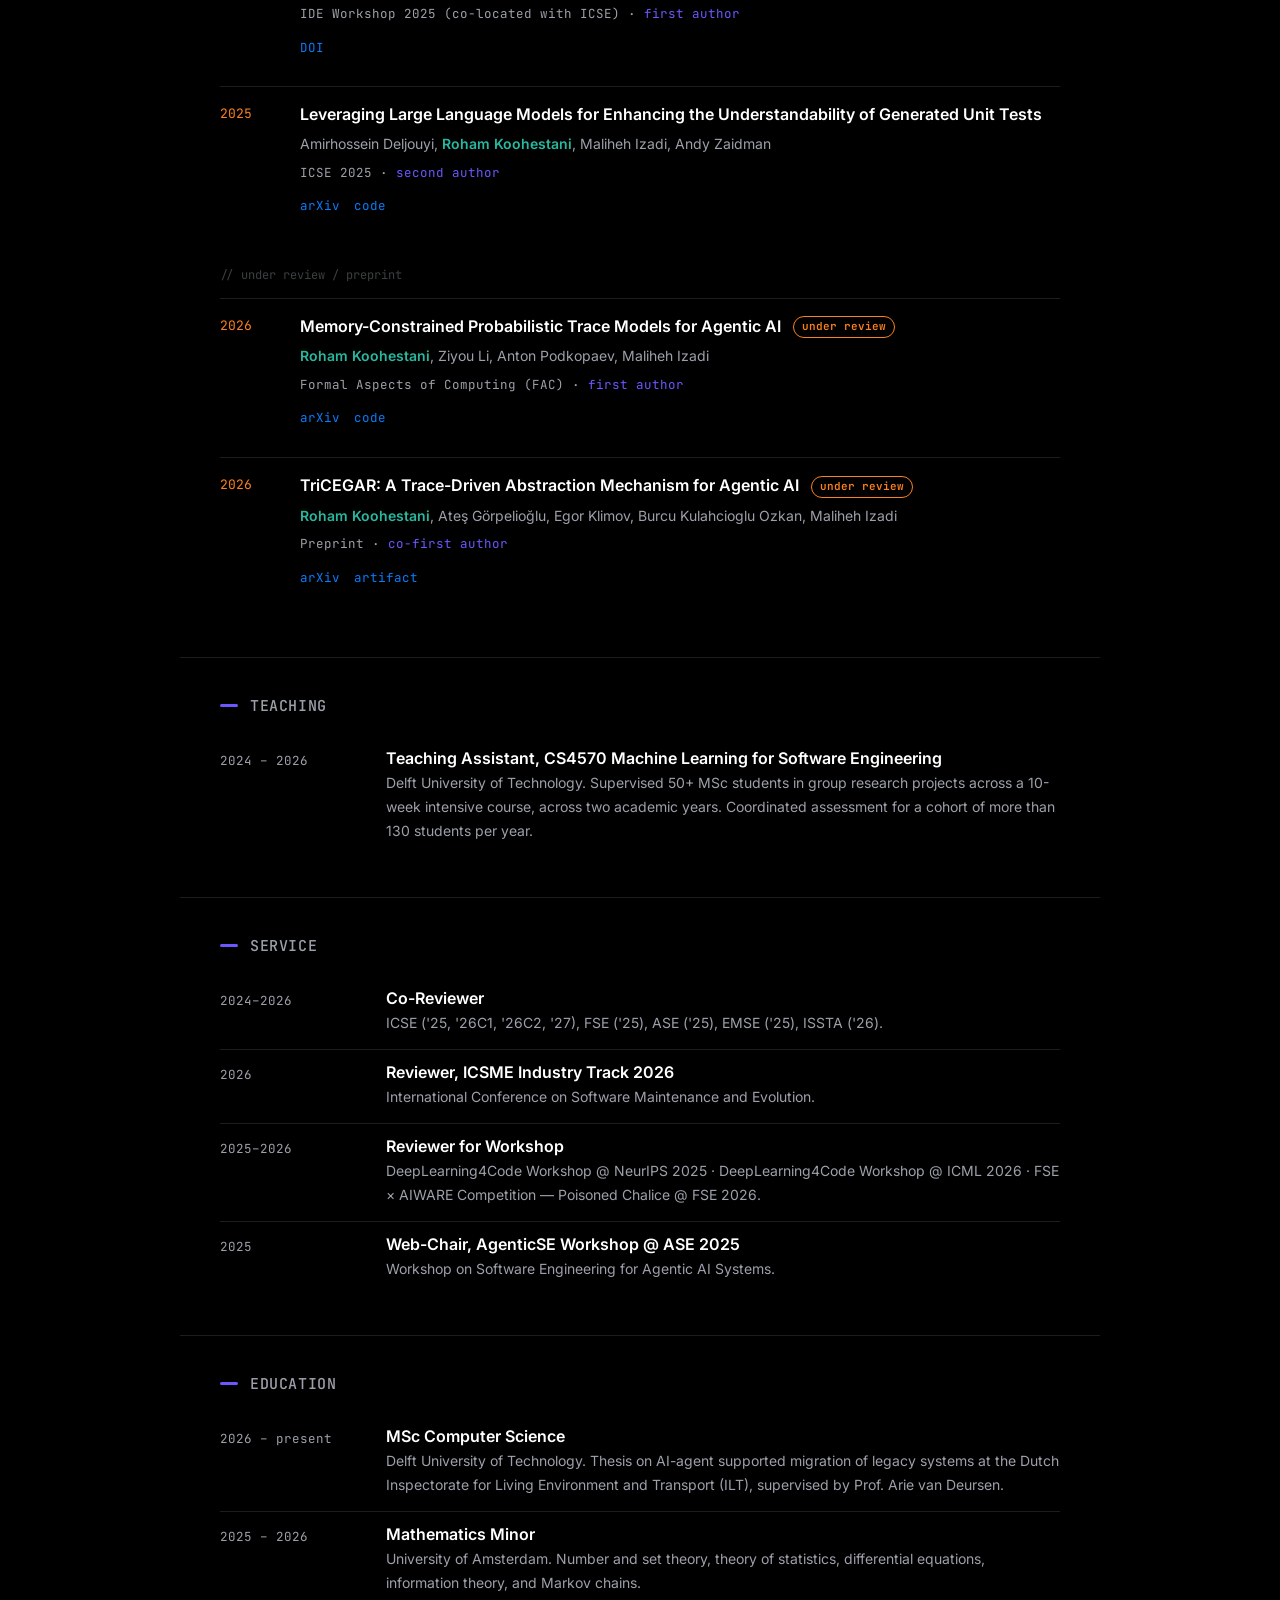
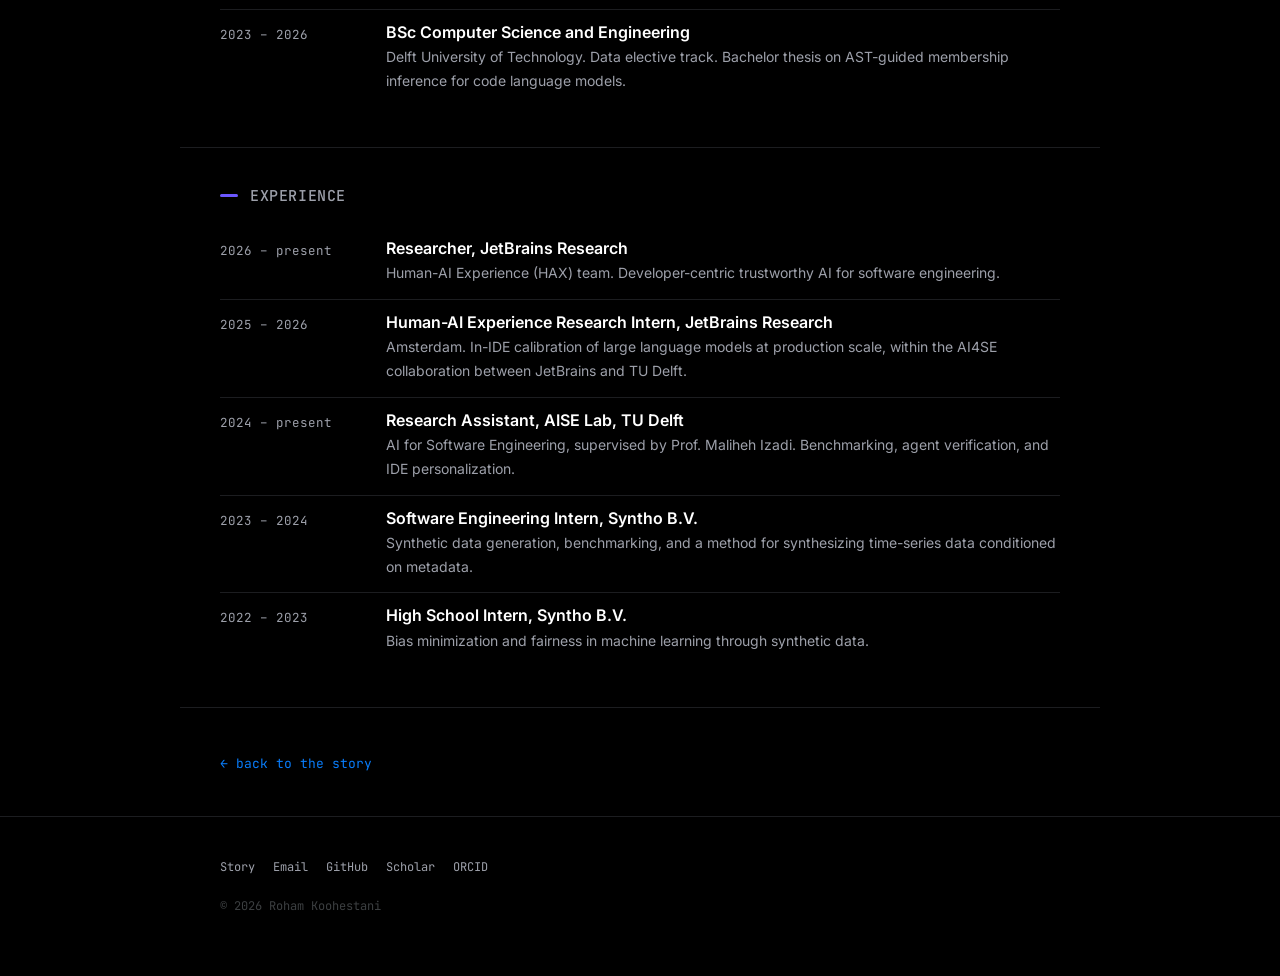
==== commit a9c036eb: "update" ====
--- a/academic.html
+++ b/academic.html
@@ -16,8 +16,8 @@
   <nav class="nav">
     <a class="nav__brand" href="index.html"><b>roham</b>.koohestani</a>
     <div class="nav__links">
-      <a href="index.html">story</a>
-      <a href="#publications">publications</a>
+      <a class="hide-sm" href="index.html">story</a>
+      <a class="hide-sm" href="#publications">publications</a>
       <a class="is-cta" href="cv/cv.pdf">CV</a>
       <a class="is-cta" href="mailto:roham.koohestani@jetbrains.com">email</a>
     </div>
@@ -47,7 +47,117 @@
   <section class="ac-section" id="publications">
     <h2>Publications</h2>
 
-    <p class="ac-yeargroup">// under review</p>
+    <p class="ac-yeargroup">// 2026</p>
+
+    <article class="pub">
+      <div class="pub__yr">2026</div>
+      <div>
+        <p class="pub__title">AST-PAC: AST-guided Membership Inference for Code</p>
+        <p class="pub__authors"><span class="me">Roham Koohestani</span>, Ali Al-Kaswan, Jonathan Katzy, Maliheh Izadi</p>
+        <p class="pub__venue">FSE Companion 2026 (IVR Track) &middot; <span class="role">first author</span> &middot; from bachelor thesis</p>
+        <p class="pub__links">
+          <a href="https://doi.org/10.1145/3803437.3805588">DOI</a>
+          <a href="https://doi.org/10.5281/zenodo.18348152">artifact</a>
+        </p>
+      </div>
+    </article>
+
+    <article class="pub">
+      <div class="pub__yr">2026</div>
+      <div>
+        <p class="pub__title">Does In-IDE Calibration of Large Language Models Work at Scale?</p>
+        <p class="pub__authors"><span class="me">Roham Koohestani</span>, Agnia Sergeyuk, David Gros, Claudio Spiess, Sergey Titov, Prem Devanbu, Maliheh Izadi</p>
+        <p class="pub__venue">FSE Companion 2026 (Industry Track) &middot; <span class="role">co-first author</span></p>
+        <p class="pub__links">
+          <a href="https://doi.org/10.1145/3803437.3805234">DOI</a>
+          <a href="https://arxiv.org/abs/2510.22614">arXiv</a>
+          <a href="https://doi.org/10.5281/zenodo.18231197">artifact</a>
+        </p>
+      </div>
+    </article>
+
+    <article class="pub">
+      <div class="pub__yr">2026</div>
+      <div>
+        <p class="pub__title">Code4Me V2: A Research-oriented Code-completion Platform</p>
+        <p class="pub__authors"><span class="me">Roham Koohestani</span>, Parham Bateni, Aydin Ebrahimi, Behdad Etezadi, Kiarash Karimi, Maliheh Izadi</p>
+        <p class="pub__venue">ICSE Companion 2026 (Demonstrations) &middot; <span class="role">co-first author</span></p>
+        <p class="pub__links">
+          <a href="https://doi.org/10.1145/3774748.3787616">DOI</a>
+          <a href="https://arxiv.org/abs/2510.03755">arXiv</a>
+          <a href="https://app.code4me.me">platform</a>
+        </p>
+      </div>
+    </article>
+
+    <p class="ac-yeargroup">// 2025</p>
+
+    <article class="pub">
+      <div class="pub__yr">2025</div>
+      <div>
+        <p class="pub__title">Benchmarking AI Models in Software Engineering: A Review, Search Tool, and Enhancement Protocol</p>
+        <p class="pub__authors"><span class="me">Roham Koohestani</span>, Philippe de Bekker, Beg&uuml;m Ko&ccedil;, Maliheh Izadi</p>
+        <p class="pub__venue">IEEE Transactions on Software Engineering (journal-first at FSE 2026) &middot; <span class="role">first author</span></p>
+        <p class="pub__links">
+          <a href="https://arxiv.org/abs/2503.05860">arXiv</a>
+          <a href="https://github.com/AISE-TUDelft/AI4SE-benchmarks">code</a>
+          <a href="https://evalpro.online/">BenchScout</a>
+        </p>
+      </div>
+    </article>
+
+    <article class="pub">
+      <div class="pub__yr">2025</div>
+      <div>
+        <p class="pub__title">AgentGuard: Runtime Verification of AI Agents</p>
+        <p class="pub__authors"><span class="me">Roham Koohestani</span></p>
+        <p class="pub__venue">ASE 2025 Workshops (SE Agents) &middot; <span class="role">sole author</span></p>
+        <p class="pub__links">
+          <a href="https://doi.org/10.1109/ASEW67777.2025.00023">DOI</a>
+          <a href="https://arxiv.org/abs/2509.23864">arXiv</a>
+        </p>
+      </div>
+    </article>
+
+    <article class="pub">
+      <div class="pub__yr">2025</div>
+      <div>
+        <p class="pub__title">HyperSeq: A Hyper-Adaptive Representation for Predictive Sequencing of States</p>
+        <p class="pub__authors"><span class="me">Roham Koohestani</span>, Maliheh Izadi</p>
+        <p class="pub__venue">FSE Companion 2025 &middot; <span class="role">first author</span></p>
+        <p class="pub__links">
+          <a href="https://doi.org/10.1145/3696630.3728526">DOI</a>
+          <a href="https://github.com/hyperseq-replication/package">code</a>
+        </p>
+      </div>
+    </article>
+
+    <article class="pub">
+      <div class="pub__yr">2025</div>
+      <div>
+        <p class="pub__title">Rethinking IDE Customization for Enhanced HAX: A Hyperdimensional Perspective</p>
+        <p class="pub__authors"><span class="me">Roham Koohestani</span>, Maliheh Izadi</p>
+        <p class="pub__venue">IDE Workshop 2025 (co-located with ICSE) &middot; <span class="role">first author</span></p>
+        <p class="pub__links">
+          <a href="https://doi.org/10.1109/IDE66625.2025.00007">DOI</a>
+        </p>
+      </div>
+    </article>
+
+    <article class="pub">
+      <div class="pub__yr">2025</div>
+      <div>
+        <p class="pub__title">Leveraging Large Language Models for Enhancing the Understandability of Generated Unit Tests</p>
+        <p class="pub__authors">Amirhossein Deljouyi, <span class="me">Roham Koohestani</span>, Maliheh Izadi, Andy Zaidman</p>
+        <p class="pub__venue">ICSE 2025 &middot; <span class="role">second author</span></p>
+        <p class="pub__links">
+          <a href="https://arxiv.org/abs/2408.11710">arXiv</a>
+          <a href="https://github.com/amirdeljouyi/UTGen">code</a>
+        </p>
+      </div>
+    </article>
+
+    <p class="ac-yeargroup">// under review / preprint</p>
 
     <article class="pub">
       <div class="pub__yr">2026</div>
@@ -74,116 +184,6 @@
         </p>
       </div>
     </article>
-
-    <p class="ac-yeargroup">// 2026</p>
-
-    <article class="pub">
-      <div class="pub__yr">2026</div>
-      <div>
-        <p class="pub__title">AST-PAC: AST-guided Membership Inference for Code</p>
-        <p class="pub__authors"><span class="me">Roham Koohestani</span>, Ali Al-Kaswan, Jonathan Katzy, Maliheh Izadi</p>
-        <p class="pub__venue">FSE Companion 2026 (IVR Track) &middot; <span class="role">first author</span> &middot; from bachelor thesis</p>
-        <p class="pub__links">
-          <a href="https://doi.org/10.1145/3803437.3805588">DOI</a>
-          <a href="https://doi.org/10.5281/zenodo.18348152">artifact</a>
-        </p>
-      </div>
-    </article>
-
-    <article class="pub">
-      <div class="pub__yr">2026</div>
-      <div>
-        <p class="pub__title">Does In-IDE Calibration of Large Language Models Work at Scale?</p>
-        <p class="pub__authors"><span class="me">Roham Koohestani</span>, Agnia Sergeyuk, David Gros, Claudio Spiess, Sergey Titov, Prem Devanbu, Maliheh Izadi</p>
-        <p class="pub__venue">FSE Companion 2026 (Industry Track) &middot; <span class="role">co-first author</span></p>
-        <p class="pub__links">
-          <a href="https://doi.org/10.1145/3803437.3805234">DOI</a>
-          <a href="https://arxiv.org/abs/2510.22614">arXiv</a>
-          <a href="https://doi.org/10.5281/zenodo.18231197">artifact</a>
-        </p>
-      </div>
-    </article>
-
-    <article class="pub">
-      <div class="pub__yr">2026</div>
-      <div>
-        <p class="pub__title">Code4Me V2: A Research-oriented Code-completion Platform</p>
-        <p class="pub__authors"><span class="me">Roham Koohestani</span>, Parham Bateni, Aydin Ebrahimi, Behdad Etezadi, Kiarash Karimi, Maliheh Izadi</p>
-        <p class="pub__venue">ICSE Companion 2026 (Demonstrations) &middot; <span class="role">co-first author</span></p>
-        <p class="pub__links">
-          <a href="https://doi.org/10.1145/3774748.3787616">DOI</a>
-          <a href="https://arxiv.org/abs/2510.03755">arXiv</a>
-          <a href="https://app.code4me.me">platform</a>
-        </p>
-      </div>
-    </article>
-
-    <p class="ac-yeargroup">// 2025</p>
-
-    <article class="pub">
-      <div class="pub__yr">2025</div>
-      <div>
-        <p class="pub__title">Benchmarking AI Models in Software Engineering: A Review, Search Tool, and Enhancement Protocol</p>
-        <p class="pub__authors"><span class="me">Roham Koohestani</span>, Philippe de Bekker, Beg&uuml;m Ko&ccedil;, Maliheh Izadi</p>
-        <p class="pub__venue">IEEE Transactions on Software Engineering (journal-first at FSE 2026) &middot; <span class="role">first author</span></p>
-        <p class="pub__links">
-          <a href="https://arxiv.org/abs/2503.05860">arXiv</a>
-          <a href="https://github.com/AISE-TUDelft/AI4SE-benchmarks">code</a>
-          <a href="https://evalpro.online/">BenchScout</a>
-        </p>
-      </div>
-    </article>
-
-    <article class="pub">
-      <div class="pub__yr">2025</div>
-      <div>
-        <p class="pub__title">AgentGuard: Runtime Verification of AI Agents</p>
-        <p class="pub__authors"><span class="me">Roham Koohestani</span></p>
-        <p class="pub__venue">ASE 2025 Workshops (SE Agents) &middot; <span class="role">sole author</span></p>
-        <p class="pub__links">
-          <a href="https://doi.org/10.1109/ASEW67777.2025.00023">DOI</a>
-          <a href="https://arxiv.org/abs/2509.23864">arXiv</a>
-        </p>
-      </div>
-    </article>
-
-    <article class="pub">
-      <div class="pub__yr">2025</div>
-      <div>
-        <p class="pub__title">HyperSeq: A Hyper-Adaptive Representation for Predictive Sequencing of States</p>
-        <p class="pub__authors"><span class="me">Roham Koohestani</span>, Maliheh Izadi</p>
-        <p class="pub__venue">FSE Companion 2025 &middot; <span class="role">first author</span></p>
-        <p class="pub__links">
-          <a href="https://doi.org/10.1145/3696630.3728526">DOI</a>
-          <a href="https://github.com/hyperseq-replication/package">code</a>
-        </p>
-      </div>
-    </article>
-
-    <article class="pub">
-      <div class="pub__yr">2025</div>
-      <div>
-        <p class="pub__title">Rethinking IDE Customization for Enhanced HAX: A Hyperdimensional Perspective</p>
-        <p class="pub__authors"><span class="me">Roham Koohestani</span>, Maliheh Izadi</p>
-        <p class="pub__venue">IDE Workshop 2025 (co-located with ICSE) &middot; <span class="role">first author</span></p>
-        <p class="pub__links">
-          <a href="https://doi.org/10.1109/IDE66625.2025.00007">DOI</a>
-        </p>
-      </div>
-    </article>
-
-    <article class="pub">
-      <div class="pub__yr">2025</div>
-      <div>
-        <p class="pub__title">Leveraging Large Language Models for Enhancing the Understandability of Generated Unit Tests</p>
-        <p class="pub__authors">Amirhossein Deljouyi, <span class="me">Roham Koohestani</span>, Maliheh Izadi, Andy Zaidman</p>
-        <p class="pub__venue">ICSE 2025 &middot; <span class="role">second author</span></p>
-        <p class="pub__links">
-          <a href="https://arxiv.org/abs/2408.11710">arXiv</a>
-          <a href="https://github.com/amirdeljouyi/UTGen">code</a>
-        </p>
-      </div>
-    </article>
   </section>
 
   <!-- ===================================================== TEACHING -->
@@ -205,7 +205,7 @@
       <div class="when">2024&ndash;2026</div>
       <div>
         <h3>Co-Reviewer</h3>
-        <p>ICSE ('25, '26C1, '26C2), FSE ('25), ASE ('25), EMSE ('25), ISSTA ('26).</p>
+        <p>ICSE ('25, '26C1, '26C2, '27), FSE ('25), ASE ('25), EMSE ('25), ISSTA ('26).</p>
       </div>
     </div>
     <div class="ac-row">
